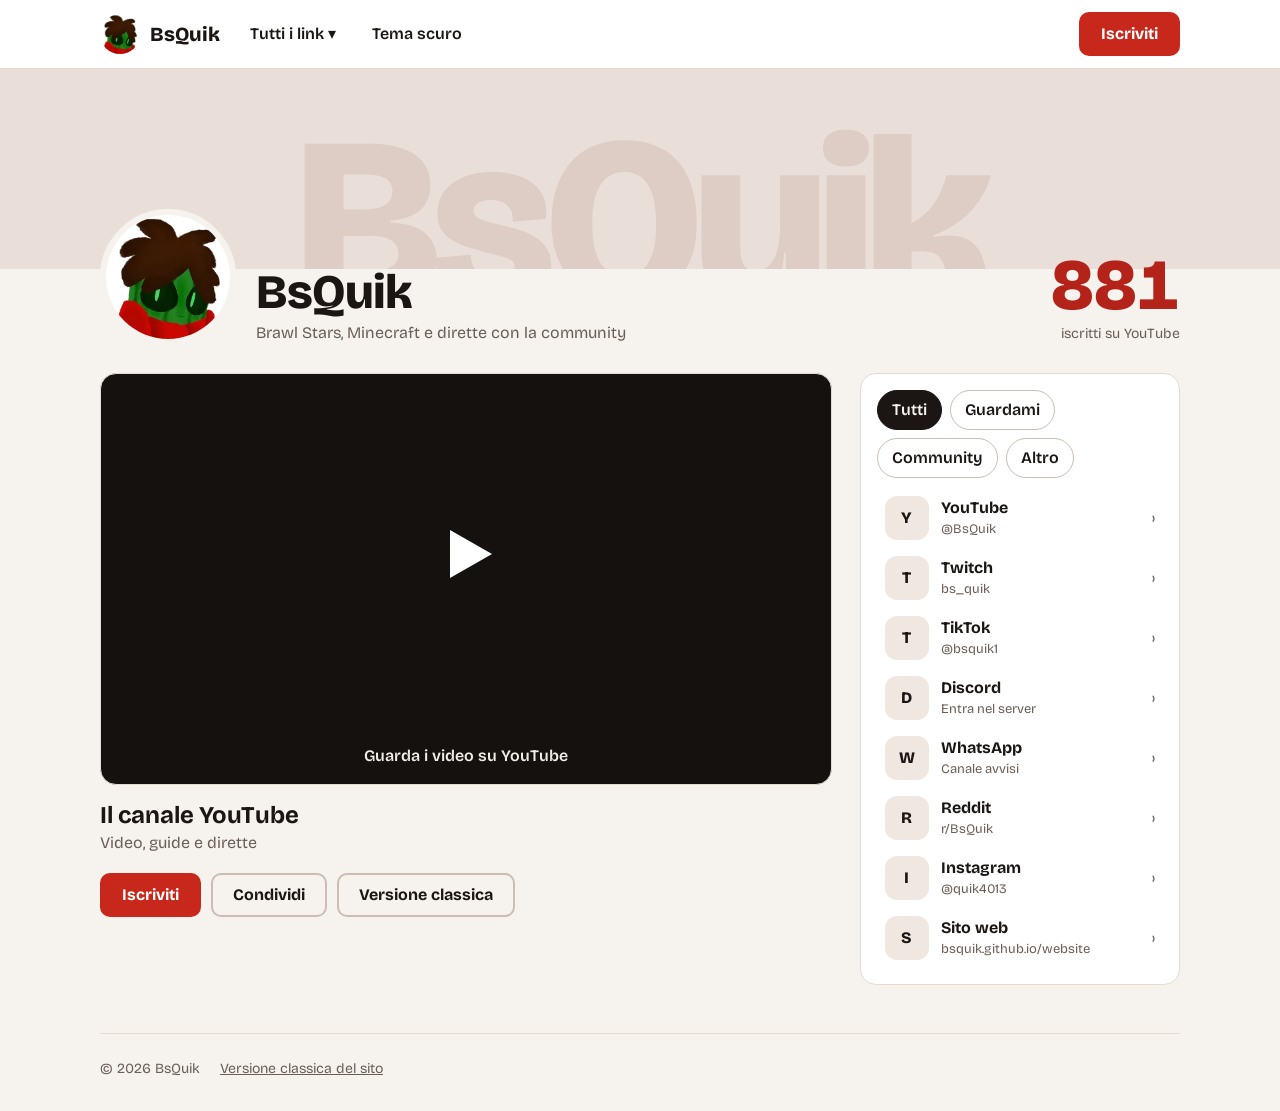
==== BsQuik-sito-completo/index.html @ 6ce8c8fd "Add files via upload" ====
<!doctype html>
<html lang="it">
<head>
<meta charset="utf-8">
<meta name="viewport" content="width=device-width, initial-scale=1, viewport-fit=cover">
<title>BsQuik · tutti i miei link</title>
<meta name="description" content="YouTube, Twitch, Discord, TikTok e tutti i social di BsQuik: Brawl Stars, Minecraft e dirette con la community.">
<link rel="icon" href="[data-uri]">
<link href="https://fonts.googleapis.com/css2?family=Bricolage+Grotesque:wght@400;600;700;800&display=swap" rel="stylesheet">
<style>
:root{--bg:#F6F2EE;--panel:#FFFFFF;--line:#E4DAD2;--bd:#CBBDB3;--text:#1B1613;--muted:#6A5E56;--hover:#EFE7E0;--ban:#EADFD8;--ban2:#DDCDC4;--acc:#C8281C;--acct:#B3231A;color-scheme:light}
@media (prefers-color-scheme:dark){:root:not([data-theme="light"]){--bg:#12100F;--panel:#1C1917;--line:#2E2925;--bd:#3A332E;--text:#F2ECE6;--muted:#A89F97;--hover:#2A2521;--ban:#241A17;--ban2:#33211D;--acct:#FF8472;color-scheme:dark}}
:root[data-theme="dark"]{--bg:#12100F;--panel:#1C1917;--line:#2E2925;--bd:#3A332E;--text:#F2ECE6;--muted:#A89F97;--hover:#2A2521;--ban:#241A17;--ban2:#33211D;--acct:#FF8472;color-scheme:dark}
*{box-sizing:border-box}
body{margin:0;background:var(--bg);color:var(--text);font:400 16px/1.5 "Bricolage Grotesque",system-ui,-apple-system,"Segoe UI",sans-serif;padding:env(safe-area-inset-top) env(safe-area-inset-right) env(safe-area-inset-bottom) env(safe-area-inset-left)}
a,button{font:inherit;color:inherit}a{text-decoration:none}button{cursor:pointer}
:focus-visible{outline:3px solid var(--acc);outline-offset:2px}
.in{max-width:1120px;margin:0 auto;padding:0 20px;position:relative}
.nv{background:var(--panel);border-bottom:1px solid var(--line);position:relative;z-index:5}
.nv .in{display:flex;align-items:center;gap:8px;flex-wrap:wrap;min-height:68px;padding-top:8px;padding-bottom:8px}
.lg{display:flex;align-items:center;gap:10px;font-weight:800;font-size:20px;margin-right:8px}.lg img{width:40px;height:40px;border-radius:50%;object-fit:cover}
.nb{min-height:44px;padding:0 14px;border:0;border-radius:10px;background:none;font-weight:600;display:flex;align-items:center}.nb:hover{background:var(--hover)}
.sp{margin-left:auto}
.btn{min-height:44px;padding:0 20px;border-radius:10px;font-weight:700;display:inline-flex;align-items:center;justify-content:center;border:2px solid var(--bd);background:none}.btn:hover{background:var(--hover)}.btn.red{background:var(--acc);border-color:var(--acc);color:#fff}.btn.red:hover{filter:brightness(1.08)}
.mg{position:absolute;left:20px;right:20px;max-width:760px;top:100%;margin-top:6px;background:var(--panel);border:1px solid var(--bd);border-radius:16px;box-shadow:0 24px 60px rgba(0,0,0,.25);padding:20px;display:flex;flex-wrap:wrap;gap:20px}.mg[hidden]{display:none}
.col{flex:1 1 180px}.col h3{margin:0 0 6px;font-size:13px;font-weight:600;color:var(--muted)}.col a{display:flex;flex-direction:column;padding:8px 10px;border-radius:10px;min-height:44px;justify-content:center}.col a:hover{background:var(--hover)}.col b{font-size:16px}.col i{font-style:normal;font-size:13px;color:var(--muted)}
.bn{height:clamp(100px,21vw,200px);overflow:hidden;background:var(--ban)}.big{display:block;text-align:center;font-weight:800;letter-spacing:-.04em;font-size:clamp(96px,24vw,240px);line-height:1;transform:translateY(14%);color:var(--ban2);white-space:nowrap}
.hd{display:flex;align-items:flex-end;gap:20px;flex-wrap:wrap;margin-top:-52px}
.av{width:112px;height:112px;border-radius:50%;object-fit:cover;border:6px solid var(--bg);background:var(--panel)}
h1{margin:0;font-size:clamp(34px,6vw,48px);line-height:1.05;font-weight:800;letter-spacing:-.02em}.hd p{margin:4px 0 0;color:var(--muted)}
.ct{margin-left:auto;text-align:right}.ct b{display:block;font-size:clamp(52px,9vw,72px);line-height:1;font-weight:800;color:var(--acct);font-variant-numeric:tabular-nums}.ct span{color:var(--muted);font-size:14px}
.mn2{display:flex;flex-wrap:wrap;gap:28px;margin-top:28px;align-items:flex-start}.vd{flex:999 1 520px;min-width:0}.sd{flex:1 1 320px;min-width:0;background:var(--panel);border:1px solid var(--line);border-radius:16px;padding:16px}
.pl{display:block;aspect-ratio:16/9;background:#14110F;border-radius:16px;position:relative;overflow:hidden;border:1px solid var(--line)}.pl img{position:absolute;inset:0;width:100%;height:100%;object-fit:cover}.pl .pt{position:absolute;left:0;right:0;bottom:16px;text-align:center;color:#F2ECE6;font-weight:600;padding:0 16px}
.pl .gl{position:absolute;left:50%;top:44%;width:0;height:0;margin:-24px 0 0 -16px;border-left:42px solid #fff;border-top:24px solid transparent;border-bottom:24px solid transparent}
.vd h2{margin:16px 0 2px;font-size:24px;line-height:1.2}.vd p{margin:0;color:var(--muted)}.ac{display:flex;flex-wrap:wrap;gap:10px;margin-top:18px}
.ch{display:flex;flex-wrap:wrap;gap:8px;margin-bottom:10px}.ch button{min-height:40px;padding:0 14px;border-radius:999px;border:1px solid var(--bd);background:none;font-weight:600}.ch button[aria-pressed="true"]{background:var(--text);color:var(--bg);border-color:var(--text)}
.rw{display:flex;align-items:center;gap:12px;min-height:60px;padding:8px;border-radius:12px}.rw:hover{background:var(--hover)}.rw u{text-decoration:none;width:44px;height:44px;border-radius:12px;background:var(--hover);display:grid;place-items:center;font-weight:800;flex:none}.rw span{display:flex;flex-direction:column;min-width:0}.rw b{font-size:16px}.rw i{font-style:normal;font-size:13px;color:var(--muted);overflow:hidden;text-overflow:ellipsis;white-space:nowrap}.rw em{margin-left:auto;font-style:normal;color:var(--muted)}
.ft{margin-top:48px;border-top:1px solid var(--line);padding:24px 0 32px;color:var(--muted);font-size:14px;display:flex;flex-wrap:wrap;gap:8px 20px}.ft a{text-decoration:underline}
.ov{position:fixed;inset:0;background:rgba(0,0,0,.65);display:flex;align-items:center;justify-content:center;padding:20px;z-index:20}.ov[hidden]{display:none}.dg{max-width:440px;width:100%;background:var(--panel);border:1px solid var(--bd);border-radius:20px;padding:28px}.dg h2{margin:0 0 8px;font-size:26px;line-height:1.2}.dg p{margin:0 0 20px;color:var(--muted)}.dg .ac{margin-top:0}.dg .rw{border:1px solid var(--line);margin-bottom:10px}
.toast{position:fixed;left:50%;bottom:max(20px,env(safe-area-inset-bottom));transform:translate(-50%,12px);opacity:0;pointer-events:none;background:var(--text);color:var(--bg);padding:12px 18px;border-radius:10px;font-weight:600;transition:opacity .2s,transform .2s;z-index:30}.toast.show{opacity:1;transform:translate(-50%,0)}
@media (min-width:700px){.av{width:136px;height:136px}.hd{margin-top:-60px}}
@media (prefers-reduced-motion:reduce){*{transition:none!important}}
</style>
</head>
<body>
<header class="nv"><div class="in">
<a class="lg" href="#"><img src="[data-uri]" alt="">BsQuik</a>
<button class="nb" id="mb" type="button" aria-expanded="false" aria-controls="mg">Tutti i link ▾</button>
<button class="nb" id="th" type="button">Tema</button>
<button class="btn red sp" id="sb" type="button">Iscriviti</button>
<div class="mg" id="mg" hidden></div>
</div></header>
<div class="bn" aria-hidden="true"><span class="big">BsQuik</span></div>
<main class="in">
<section class="hd"><img class="av" src="[data-uri]" alt="Avatar di BsQuik: personaggio verde con capelli castani e felpa rossa"><div><h1>BsQuik</h1><p>Brawl Stars, Minecraft e dirette con la community</p></div>
<div class="ct"><b id="n">881</b><span>iscritti su YouTube</span></div></section>
<section class="mn2">
<div class="vd"><a class="pl" id="pl" href="https://www.youtube.com/@BsQuik" target="_blank" rel="noopener" aria-label="Guarda su YouTube"><img id="pi" alt="" hidden><span class="gl"></span><span class="pt" id="pt">Guarda i video su YouTube</span></a>
<h2 id="vt">Il canale YouTube</h2><p id="vs">Video, guide e dirette</p>
<div class="ac"><button class="btn red" id="sb2" type="button">Iscriviti</button><button class="btn" id="sh" type="button">Condividi</button><a class="btn" href="classico/" target="_blank" rel="noopener">Versione classica</a></div></div>
<aside class="sd" aria-label="Tutti i link"><div class="ch" id="ch"></div><div id="ls"></div></aside>
</section>
<footer class="ft"><span>© 2026 BsQuik</span><a href="classico/" target="_blank" rel="noopener">Versione classica del sito</a></footer>
</main>
<div class="ov" id="d1" role="dialog" aria-modal="true" aria-labelledby="t1" hidden><div class="dg"><h2 id="t1">Iscriviti a BsQuik</h2><p>Nuovi video e dirette su Brawl Stars e Minecraft.</p><div class="ac"><a class="btn red" href="https://www.youtube.com/@BsQuik?sub_confirmation=1" target="_blank" rel="noopener">Iscriviti ora</a><button class="btn" data-x type="button">Più tardi</button></div></div></div>
<div class="ov" id="d2" role="dialog" aria-modal="true" aria-labelledby="t2" hidden><div class="dg"><h2 id="t2">Ciao, parli italiano?</h2><p>Ecco i canali pensati per la community italiana.</p>
<a class="rw" href="https://discord.com/invite/rB76GGdu9v" target="_blank" rel="noopener"><u aria-hidden="true">D</u><span><b>Server Discord</b><i>Entra nel server</i></span></a>
<a class="rw" href="https://www.whatsapp.com/channel/0029Vb7MEMsFy72L6KaVrx0c" target="_blank" rel="noopener"><u aria-hidden="true">W</u><span><b>Canale WhatsApp</b><i>Canale avvisi</i></span></a>
<div class="ac"><button class="btn" data-x type="button">Non ora</button></div></div></div>
<div class="toast" id="tt" role="status" aria-live="polite"></div>
<script>
(function(){
var G=['Guardami','Community','Altro'];
var L=[['YouTube','@BsQuik','https://www.youtube.com/@BsQuik',0],['Twitch','bs_quik','https://www.twitch.tv/bs_quik',0],['TikTok','@bsquik1','https://www.tiktok.com/@bsquik1',0],['Discord','Entra nel server','https://discord.com/invite/rB76GGdu9v',1],['WhatsApp','Canale avvisi','https://www.whatsapp.com/channel/0029Vb7MEMsFy72L6KaVrx0c',1],['Reddit','r/BsQuik','https://www.reddit.com/r/BsQuik/s/kJhhvOHQKj',1],['Instagram','@quik4013','https://www.instagram.com/quik4013',2],['Sito web','bsquik.github.io/website','https://bsquik.github.io/website/',2]];
var $=function(i){return document.getElementById(i)};
function row(x){return '<a class="rw" href="'+x[2]+'" target="_blank" rel="noopener"><u aria-hidden="true">'+x[0][0]+'</u><span><b>'+x[0]+'</b><i>'+x[1]+'</i></span><em aria-hidden="true">›</em></a>'}
function store(k,v){try{if(v===undefined)return localStorage.getItem(k);localStorage.setItem(k,v)}catch(e){return null}}
/* menu grande a tendina */
$('mg').innerHTML=G.map(function(g,i){return '<div class="col"><h3>'+g+'</h3>'+L.filter(function(x){return x[3]===i}).map(function(x){return '<a href="'+x[2]+'" target="_blank" rel="noopener"><b>'+x[0]+'</b><i>'+x[1]+'</i></a>'}).join('')+'</div>'}).join('');
function menu(open){$('mg').hidden=!open;$('mb').setAttribute('aria-expanded',open)}
$('mb').onclick=function(e){e.stopPropagation();menu($('mg').hidden)};
document.addEventListener('click',function(e){if(!$('mg').contains(e.target))menu(false)});
/* filtri */
var f=-1;
function draw(){
 $('ch').innerHTML=['Tutti'].concat(G).map(function(n,k){return '<button type="button" data-k="'+(k-1)+'" aria-pressed="'+(f===k-1)+'">'+n+'</button>'}).join('');
 $('ls').innerHTML=L.filter(function(x){return f<0||x[3]===f}).map(row).join('');
}
$('ch').onclick=function(e){var b=e.target.closest('button');if(b){f=+b.dataset.k;draw()}};
draw();
/* popup */
var last=null;
function open(id){last=document.activeElement;menu(false);var d=$(id);d.hidden=false;var b=d.querySelector('a,button');if(b)b.focus()}
function close(){['d1','d2'].forEach(function(i){$(i).hidden=true});if(last&&last.focus)last.focus()}
$('sb').onclick=$('sb2').onclick=function(){open('d1')};
document.querySelectorAll('[data-x]').forEach(function(b){b.onclick=function(){store('bsquik-it',String(Date.now()));close()}});
document.querySelectorAll('.ov').forEach(function(o){o.addEventListener('click',function(e){if(e.target===o)close()})});
document.addEventListener('keydown',function(e){if(e.key==='Escape'){close();menu(false)}});
/* popup per browser in italiano: dopo 2 secondi, una volta ogni 7 giorni (#it per provarlo) */
var lang=(navigator.languages&&navigator.languages[0])||navigator.language||'';
var force=location.hash==='#it';
if((force||/^it/i.test(lang))&&(force||Date.now()-(+store('bsquik-it')||0)>6048e5)){setTimeout(function(){open('d2')},2000)}
/* condividi */
var tt=$('tt'),tm;function say(m){tt.textContent=m;tt.classList.add('show');clearTimeout(tm);tm=setTimeout(function(){tt.classList.remove('show')},2200)}
$('sh').onclick=function(){var d={title:document.title,url:location.href};
 if(navigator.share){navigator.share(d).catch(function(){});return}
 if(navigator.clipboard){navigator.clipboard.writeText(d.url).then(function(){say('Link copiato')},function(){say('Copia il link dalla barra degli indirizzi')})}else{say('Copia il link dalla barra degli indirizzi')}};
/* tema chiaro / scuro */
var mq=matchMedia('(prefers-color-scheme: dark)');
function dark(){var t=document.documentElement.dataset.theme;return t?t==='dark':mq.matches}
function lab(){$('th').textContent=dark()?'Tema chiaro':'Tema scuro'}
var sv=store('bsquik-theme');if(sv)document.documentElement.dataset.theme=sv;lab();
$('th').onclick=function(){var t=dark()?'light':'dark';document.documentElement.dataset.theme=t;store('bsquik-theme',t);lab()};
/* counter iscritti: legge stats.json se esiste (sul tuo hosting), altrimenti resta 881 */
var shown=881;
function count(to){if(matchMedia('(prefers-reduced-motion: reduce)').matches||to===shown){shown=to;$('n').textContent=to.toLocaleString('it-IT');return}
 var a=shown,t0=performance.now();(function s(n){var p=Math.min(1,(n-t0)/900);shown=Math.round(a+(to-a)*(1-Math.pow(1-p,3)));$('n').textContent=shown.toLocaleString('it-IT');if(p<1)requestAnimationFrame(s)})(t0)}
function video(v){if(!v||!/^[\w-]{6,20}$/.test(v.id||''))return;
 $('pl').href='https://www.youtube.com/watch?v='+v.id;$('pi').src='https://i.ytimg.com/vi/'+v.id+'/hqdefault.jpg';$('pi').hidden=false;$('pt').hidden=true;$('vt').textContent=v.title||'';$('vs').textContent='Ultimo video'}
function load(){fetch('stats.json?_='+Date.now(),{cache:'no-store'}).then(function(r){return r.ok?r.json():Promise.reject()}).then(function(d){if(isFinite(d.subscribers))count(d.subscribers);video(d.latestVideo)}).catch(function(){})}
count(881);load();setInterval(load,3e5);
})();
</script>
</body>
</html>
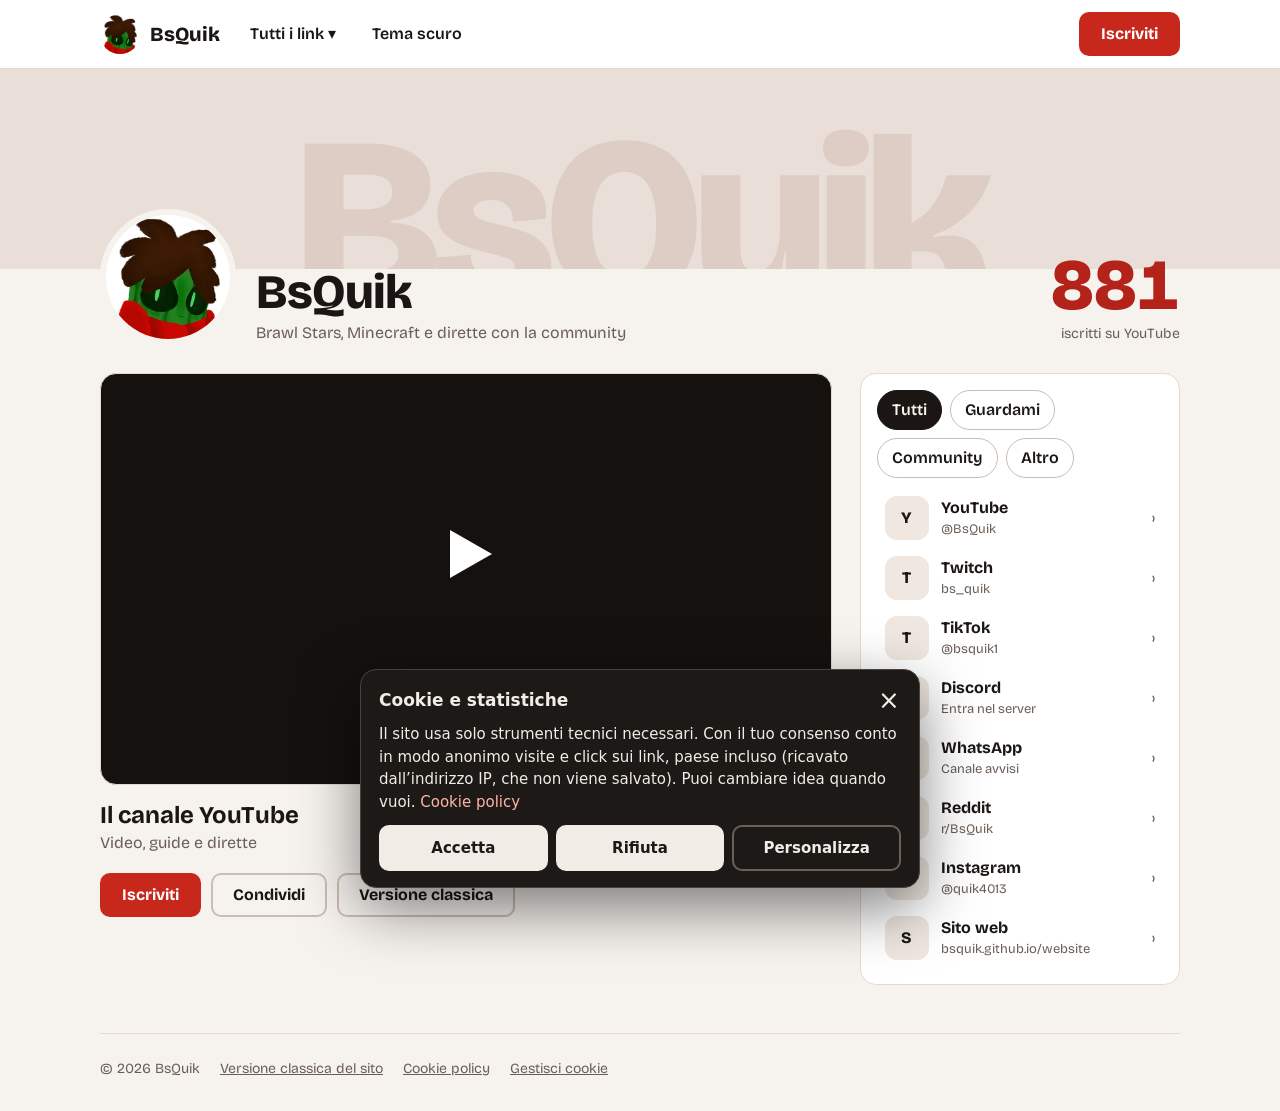
==== commit 8da98775: "Add files via upload" ====
--- a/BsQuik-sito-completo/index.html
+++ b/BsQuik-sito-completo/index.html
@@ -60,7 +60,7 @@
 <div class="ac"><button class="btn red" id="sb2" type="button">Iscriviti</button><button class="btn" id="sh" type="button">Condividi</button><a class="btn" href="classico/" target="_blank" rel="noopener">Versione classica</a></div></div>
 <aside class="sd" aria-label="Tutti i link"><div class="ch" id="ch"></div><div id="ls"></div></aside>
 </section>
-<footer class="ft"><span>© 2026 BsQuik</span><a href="classico/" target="_blank" rel="noopener">Versione classica del sito</a></footer>
+<footer class="ft"><span>© 2026 BsQuik</span><a href="classico/" target="_blank" rel="noopener">Versione classica del sito</a><a href="cookie.html">Cookie policy</a><a href="#" data-cookie-settings>Gestisci cookie</a></footer>
 </main>
 <div class="ov" id="d1" role="dialog" aria-modal="true" aria-labelledby="t1" hidden><div class="dg"><h2 id="t1">Iscriviti a BsQuik</h2><p>Nuovi video e dirette su Brawl Stars e Minecraft.</p><div class="ac"><a class="btn red" href="https://www.youtube.com/@BsQuik?sub_confirmation=1" target="_blank" rel="noopener">Iscriviti ora</a><button class="btn" data-x type="button">Più tardi</button></div></div></div>
 <div class="ov" id="d2" role="dialog" aria-modal="true" aria-labelledby="t2" hidden><div class="dg"><h2 id="t2">Ciao, parli italiano?</h2><p>Ecco i canali pensati per la community italiana.</p>
@@ -121,5 +121,7 @@
 count(881);load();setInterval(load,3e5);
 })();
 </script>
+<script src="config.js"></script>
+<script src="analytics.js"></script>
 </body>
 </html>
